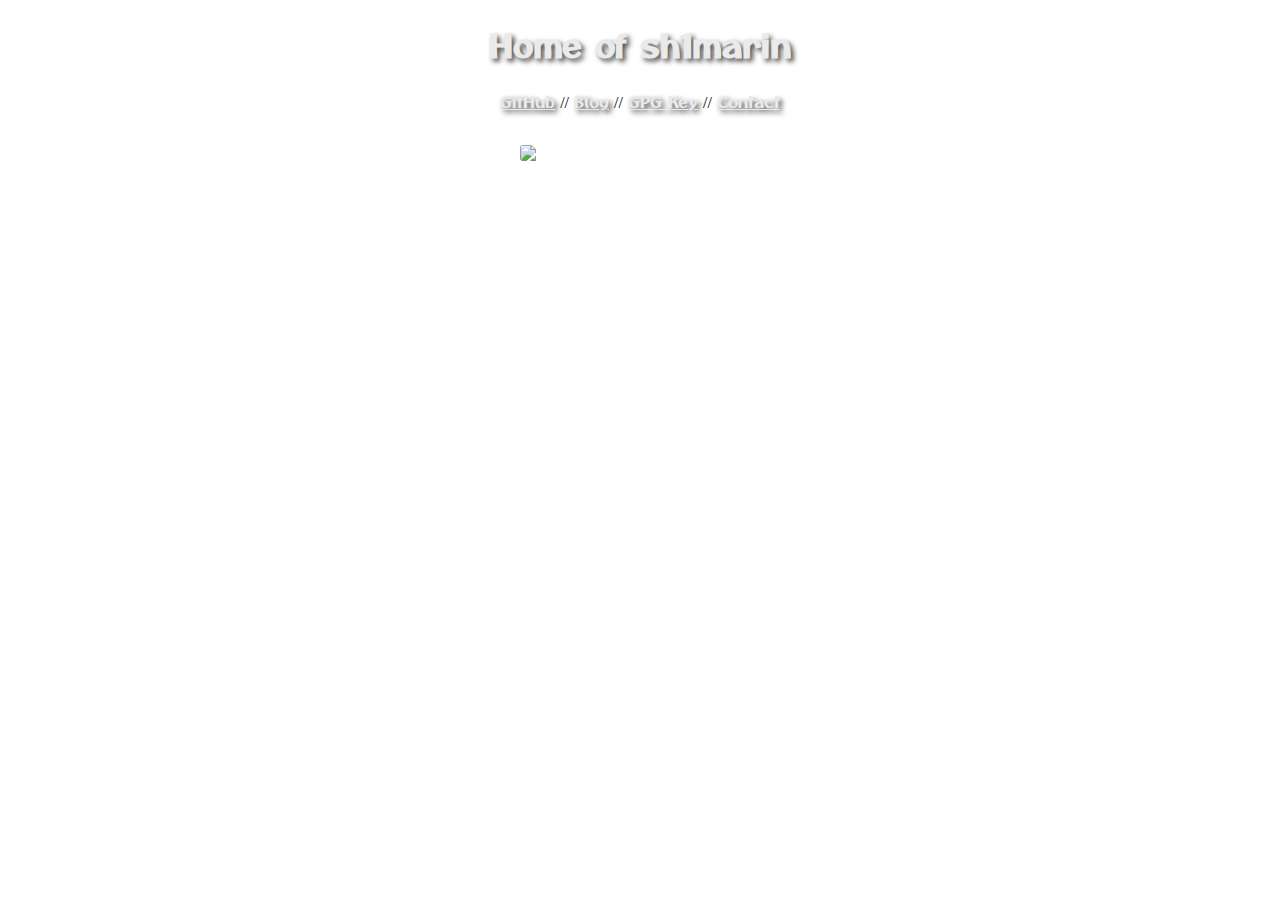
==== index.html @ 81b57a9f "feat: added google font import" ====
<!DOCTYPE html>

<html lang="en">
	<head>
		<meta charset="utf-8" />
		<meta name="viewport" content="width=device-width, initial-scale=1" />

		<title>sh1marin's index page</title>
		<meta name="description" content="my fancy old school index page" />
		<meta name="author" content="avimitin, jixun" />

		<meta property="og:title" content="sh1marin's index page" />
		<meta property="og:type" content="website" />
		<meta property="og:url" content="https://sh1mar.in" />
		<meta property="og:description" content="my fancy old school index page" />
		<meta property="og:image" content="image.png" />

		<link rel="icon" href="/favicon.ico" />
		<link rel="icon" href="/favicon.svg" type="image/svg+xml" />
		<link rel="apple-touch-icon" href="/apple-touch-icon.png" />

		<link rel="stylesheet" href="styles.css" />
		<link rel="preconnect" href="https://fonts.googleapis.com" />
		<link rel="preconnect" href="https://fonts.gstatic.com" crossorigin />
		<link
			href="https://fonts.googleapis.com/css2?family=Otomanopee+One&display=swap"
			rel="stylesheet"
		/>
	</head>

	<body>
		<h1>Home of sh1marin</h1>
		<p>
			<a href="https://github.com/Avimitin">GitHub</a>
			//
			<a href="https://blog.sh1mar.in">Blog</a>
			//
			<a href="https://keys.openpgp.org/search?q=23EDB79F19D38844F2B0C8D4F5904F76DEC0D1E2"
				>GPG Key</a
			>
			//
			<a href="mailto:4vin7n@protonmail.com">Contact</a>
		</p>
		<img src="static/shimarin.gif" />
	</body>
</html>
---- styles.css ----
html {
	text-align: center;
	background-image: url("static/background.jpg");
	-webkit-background-size: cover;
	-moz-background-size: cover;
	-o-background-size: cover;
	background-size: cover;
	background-repeat: no-repeat;
	background-position: center bottom;
	min-height: 100vh;
}

@media (orientation: landscape) {
	html {
		background-size: 100vw auto;
	}
}

@media (orientation: portrait) {
	html {
		background-size: auto 100vh;
	}
}

h1 {
	color: #eaeaea;
	font-family: "Otomanopee One", sans-serif;
	text-shadow: 3px 3px 5px rgba(0, 0, 0, 0.7);
}

a {
	outline: none;
	text-decoration: underline;
	text-shadow: 3px 3px 5px rgba(0, 0, 0, 0.7);
	padding: 2px 1px 0;
	color: #eaeaea;
	font-family: "Otomanopee One", sans-serif;
}

a:hover {
	color: #555168;
}

img {
	display: block;
	margin-left: auto;
	margin-right: auto;
	border-radius: 0.2rem;
	width: 15rem;
	height: auto;
	box-shadow: rgba(255, 255, 255, 0.1) 0px 1px 1px 0px inset,
		rgba(50, 50, 93, 0.25) 0px 50px 100px -20px, rgba(0, 0, 0, 0.3) 0px 30px 60px -30px;
	position: relative;
	margin-top: 2rem;
}
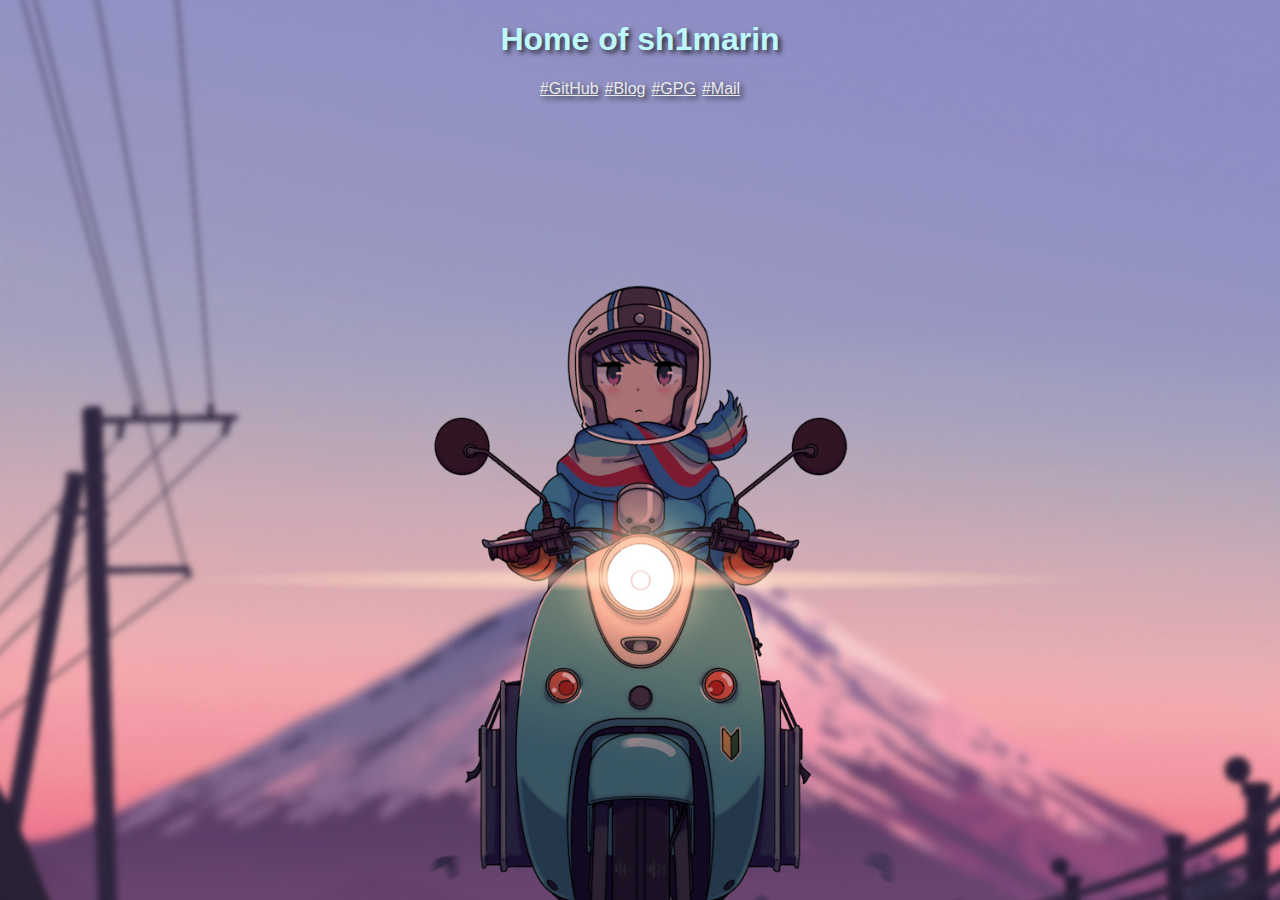
==== commit cd92ebe9: "reft: change pgp links" ====
--- a/index.html
+++ b/index.html
@@ -15,32 +15,30 @@
 		<meta property="og:description" content="my fancy old school index page" />
 		<meta property="og:image" content="image.png" />
 
-		<link rel="icon" href="/favicon.ico" />
-		<link rel="icon" href="/favicon.svg" type="image/svg+xml" />
-		<link rel="apple-touch-icon" href="/apple-touch-icon.png" />
+		<link rel="apple-touch-icon" sizes="180x180" href="/apple-touch-icon.png" />
+		<link rel="icon" type="image/png" sizes="32x32" href="/favicon-32x32.png" />
+		<link rel="icon" type="image/png" sizes="16x16" href="/favicon-16x16.png" />
+		<link rel="manifest" href="/site.webmanifest" />
+		<link rel="mask-icon" href="/safari-pinned-tab.svg" color="#5bbad5" />
+		<meta name="msapplication-TileColor" content="#00aba9" />
+		<meta name="theme-color" content="#ffffff" />
 
 		<link rel="stylesheet" href="styles.css" />
-		<link rel="preconnect" href="https://fonts.googleapis.com" />
-		<link rel="preconnect" href="https://fonts.gstatic.com" crossorigin />
-		<link
-			href="https://fonts.googleapis.com/css2?family=Otomanopee+One&display=swap"
-			rel="stylesheet"
-		/>
 	</head>
 
 	<body>
-		<h1>Home of sh1marin</h1>
-		<p>
-			<a href="https://github.com/Avimitin">GitHub</a>
-			//
-			<a href="https://blog.sh1mar.in">Blog</a>
-			//
-			<a href="https://keys.openpgp.org/search?q=23EDB79F19D38844F2B0C8D4F5904F76DEC0D1E2"
-				>GPG Key</a
-			>
-			//
-			<a href="mailto:4vin7n@protonmail.com">Contact</a>
-		</p>
-		<img src="static/shimarin.gif" />
+		<div class="side"></div>
+		<div class="center">
+			<h1>Home of sh1marin</h1>
+			<p>
+				<a class="links" href="https://github.com/Avimitin">#GitHub</a>
+				<a class="links" href="https://blog.sh1mar.in">#Blog</a>
+				<a class="links"
+					href="https://keyserver.ubuntu.com/pks/lookup?search=0xFF7883E3BF6835DD&fingerprint=on&op=index"
+					title="PGP key search for 0xFF7883E3BF6835DD">#GPG</a>
+				<a class="links" href="mailto:avimitin@gmail.com">#Mail</a>
+			</p>
+		</div>
+		<div class="side"></div>
 	</body>
 </html>
--- a/styles.css
+++ b/styles.css
@@ -1,12 +1,12 @@
 html {
 	text-align: center;
-	background-image: url("static/background.jpg");
+	background-image: url("static/background.jpeg");
 	-webkit-background-size: cover;
 	-moz-background-size: cover;
 	-o-background-size: cover;
 	background-size: cover;
 	background-repeat: no-repeat;
-	background-position: center bottom;
+	background-position: center 25%;
 	min-height: 100vh;
 }
 
@@ -23,7 +23,7 @@
 }
 
 h1 {
-	color: #eaeaea;
+	color: #bef8fb;
 	font-family: "Otomanopee One", sans-serif;
 	text-shadow: 3px 3px 5px rgba(0, 0, 0, 0.7);
 }
@@ -39,6 +39,7 @@
 
 a:hover {
 	color: #555168;
+	text-shadow: 0 0 7px #eaeaea, 0 0 10px #eaeaea, 0 0 21px #eaeaea;
 }
 
 img {
@@ -48,8 +49,8 @@
 	border-radius: 0.2rem;
 	width: 15rem;
 	height: auto;
-	box-shadow: rgba(255, 255, 255, 0.1) 0px 1px 1px 0px inset,
-		rgba(50, 50, 93, 0.25) 0px 50px 100px -20px, rgba(0, 0, 0, 0.3) 0px 30px 60px -30px;
+	box-shadow: rgba(84, 78, 99, 0.4) 0px 5px, rgba(84, 78, 99, 0.3) 0px 10px,
+		rgba(84, 78, 99, 0.2) 0px 15px, rgba(84, 78, 99, 0.1) 0px 20px, rgba(84, 78, 99, 0.05) 0px 25px;
 	position: relative;
 	margin-top: 2rem;
 }
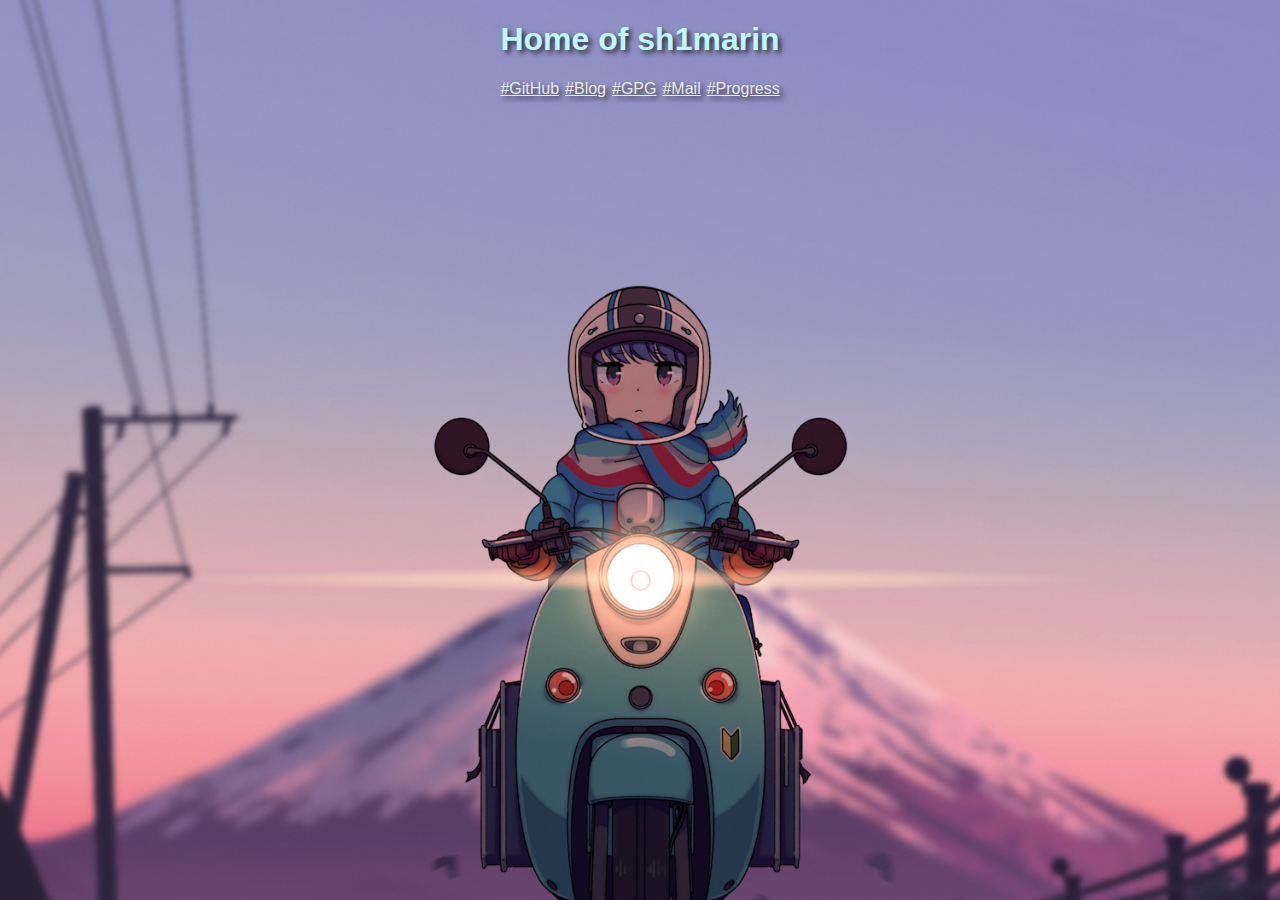
==== commit c9a4333e: "feat: add progress hyperlink" ====
--- a/index.html
+++ b/index.html
@@ -37,6 +37,9 @@
 					href="https://keyserver.ubuntu.com/pks/lookup?search=0xFF7883E3BF6835DD&fingerprint=on&op=index"
 					title="PGP key search for 0xFF7883E3BF6835DD">#GPG</a>
 				<a class="links" href="mailto:avimitin@gmail.com">#Mail</a>
+				<a class="links"
+					href="https://sh1marin.notion.site/0fa0407364b54c55bdd270619d4d4f0a?v=cb5fb0fcc7f04585a5150020c0d55f39"
+					>#Progress</a>
 			</p>
 		</div>
 		<div class="side"></div>
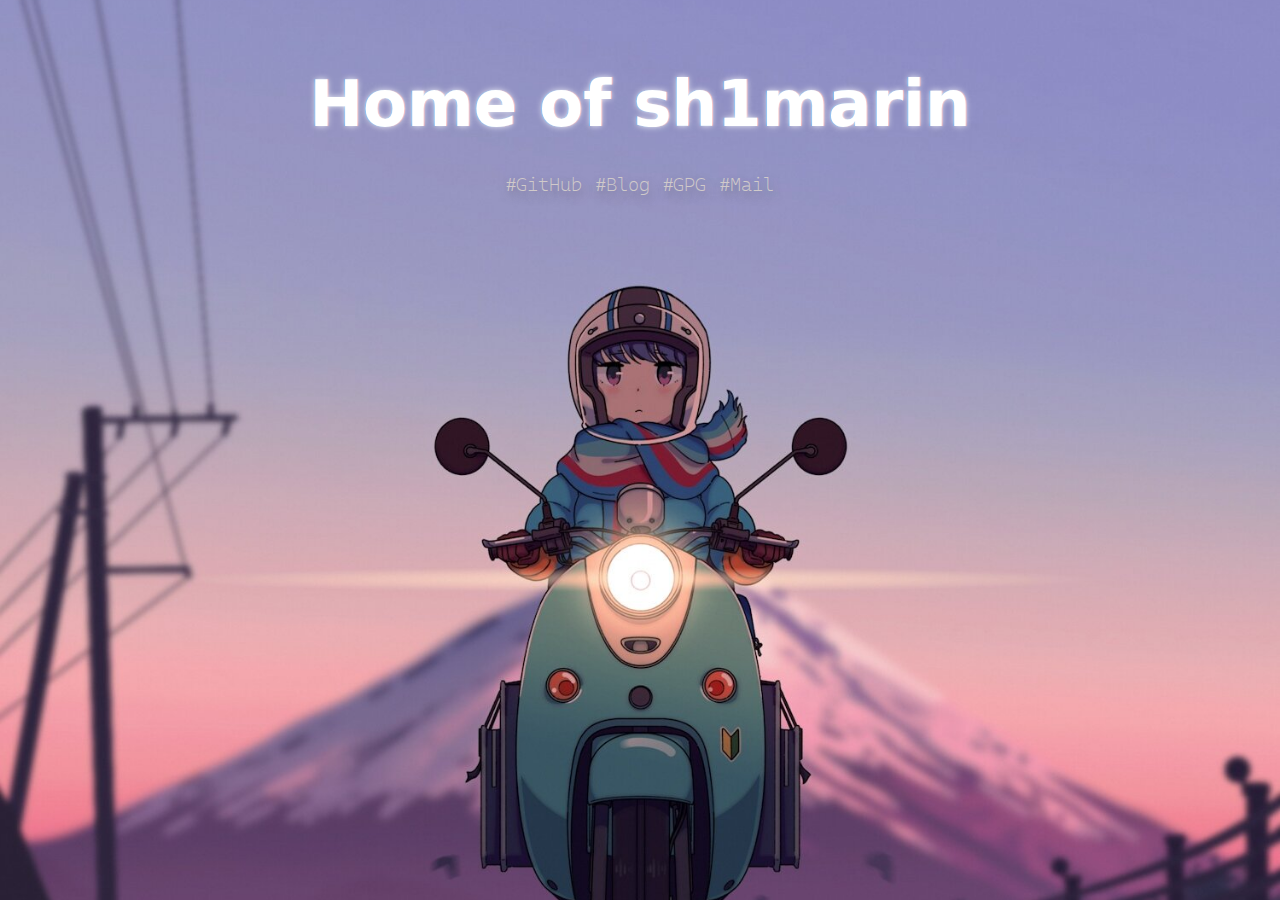
==== commit 689b84ec: "refactor: bring cascadia code to the cloud" ====
--- a/index.html
+++ b/index.html
@@ -37,9 +37,6 @@
 					href="https://keyserver.ubuntu.com/pks/lookup?search=0xFF7883E3BF6835DD&fingerprint=on&op=index"
 					title="PGP key search for 0xFF7883E3BF6835DD">#GPG</a>
 				<a class="links" href="mailto:avimitin@gmail.com">#Mail</a>
-				<a class="links"
-					href="https://sh1marin.notion.site/0fa0407364b54c55bdd270619d4d4f0a?v=cb5fb0fcc7f04585a5150020c0d55f39"
-					>#Progress</a>
 			</p>
 		</div>
 		<div class="side"></div>
--- a/styles.css
+++ b/styles.css
@@ -1,6 +1,11 @@
+@font-face {
+  font-family: "CascadiaCode";
+  src: url('static/CascadiaCode-min.ttf') format('truetype');
+}
+
 html {
 	text-align: center;
-	background-image: url("static/background.jpeg");
+	background-image: url("static/background.jpg");
 	-webkit-background-size: cover;
 	-moz-background-size: cover;
 	-o-background-size: cover;
@@ -22,35 +27,53 @@
 	}
 }
 
+body {
+	display: flex;
+	justify-content: center;
+	align-items: center;
+}
+
 h1 {
-	color: #bef8fb;
-	font-family: "Otomanopee One", sans-serif;
-	text-shadow: 3px 3px 5px rgba(0, 0, 0, 0.7);
+	color: #fff;
+	font-family: Sans;
+	text-shadow: 0px 0px 6px rgba(255, 255, 255, 0.8),
+			-1px 0px 1px #59a9ef,
+			1px 0px 1px #fcacac;
+	padding: 1rem;
+	font-size: 4rem;
+	font-weight: 900;
+	margin-bottom: 0.2rem;
 }
 
 a {
 	outline: none;
-	text-decoration: underline;
-	text-shadow: 3px 3px 5px rgba(0, 0, 0, 0.7);
-	padding: 2px 1px 0;
-	color: #eaeaea;
-	font-family: "Otomanopee One", sans-serif;
+	text-decoration: none;
+	text-shadow: 2px 5px 8px rgba(101, 101, 111, 0.5);
+	padding: 2px 5px 0;
+	color: #d0caca;
+	font-family: "CascadiaCode";
+	font-size: 1.2rem;
+	font-weight: lighter;
+	transition: all .3s;
 }
 
 a:hover {
-	color: #555168;
-	text-shadow: 0 0 7px #eaeaea, 0 0 10px #eaeaea, 0 0 21px #eaeaea;
+	color: #eaeaea;
+	font-size: 1.8rem;
+	transform: scale(5);
+	animation: animatedGlow 2s linear infinite;
 }
 
-img {
-	display: block;
-	margin-left: auto;
-	margin-right: auto;
-	border-radius: 0.2rem;
-	width: 15rem;
-	height: auto;
-	box-shadow: rgba(84, 78, 99, 0.4) 0px 5px, rgba(84, 78, 99, 0.3) 0px 10px,
-		rgba(84, 78, 99, 0.2) 0px 15px, rgba(84, 78, 99, 0.1) 0px 20px, rgba(84, 78, 99, 0.05) 0px 25px;
-	position: relative;
-	margin-top: 2rem;
+@keyframes animatedGlow {
+  0% {
+	  text-shadow: unset;
+  }
+
+  50% {
+	  text-shadow: 0 0 7px #eaeaea, 0 0 10px #eaeaea, 0 0 21px #eaeaea;
+  }
+
+  100% {
+	  text-shadow: unset;
+  }
 }
